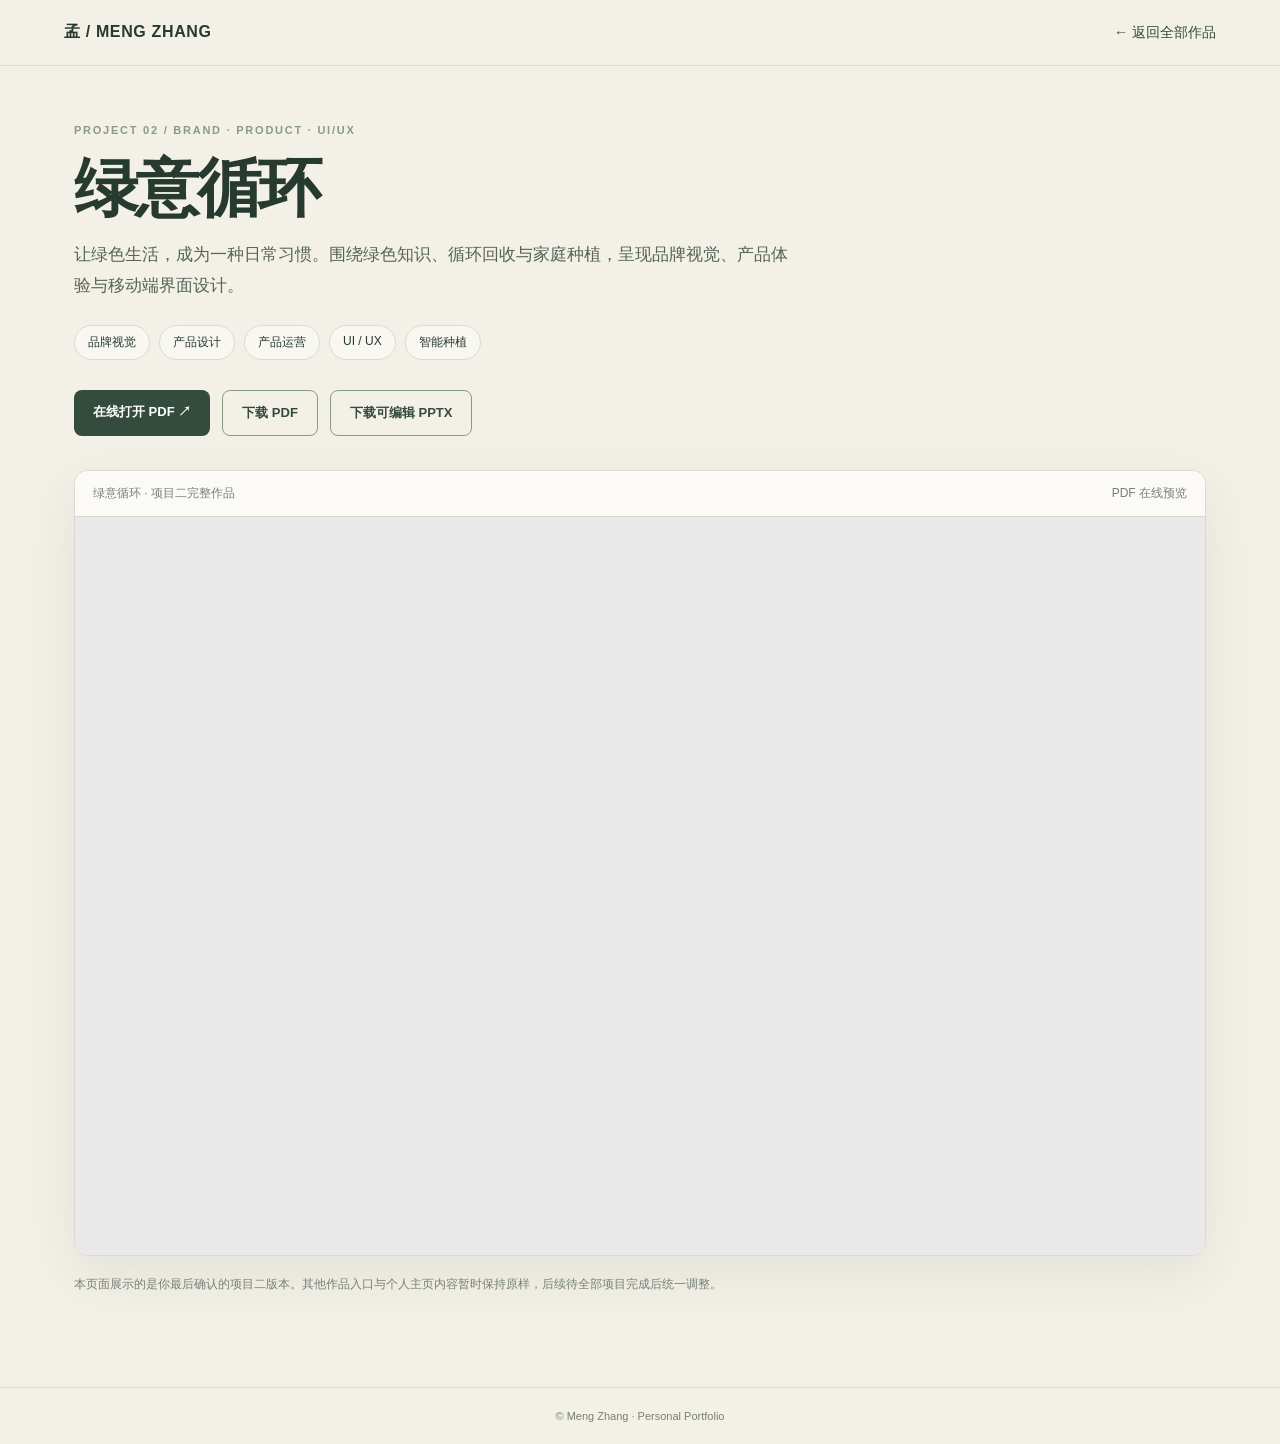
==== green-loop.html @ 69417d40 "1 push" ====
<!doctype html>
<html lang="zh-CN"><head><meta charset="utf-8"><meta name="viewport" content="width=device-width,initial-scale=1">
<title>绿意循环｜项目案例 · Meng Zhang</title><meta name="description" content="绿意循环：环保回收、价值兑换与家庭种植的产品概念设计案例。">
<style>
:root{--bg:#f3f0e7;--paper:#fbfaf6;--ink:#263a30;--forest:#344c3d;--sage:#899b83;--line:#d8dccf;--muted:#778176}
*{box-sizing:border-box}body{margin:0;background:var(--bg);color:var(--ink);font-family:-apple-system,BlinkMacSystemFont,"PingFang SC","Microsoft YaHei",sans-serif}
header{padding:22px clamp(20px,5vw,72px);display:flex;justify-content:space-between;align-items:center;border-bottom:1px solid var(--line)}
a{color:inherit;text-decoration:none}.brand{font-weight:700;letter-spacing:.04em}.back{color:var(--forest);font-size:14px}
main{max-width:1180px;margin:0 auto;padding:58px 24px 80px}.eyebrow{font-size:11px;letter-spacing:.16em;color:var(--sage);font-weight:700}
h1{font-size:clamp(36px,6vw,64px);line-height:1.08;margin:18px 0 12px;letter-spacing:-.04em}
.lead{font-size:17px;color:#566458;line-height:1.8;max-width:720px}.tags{display:flex;flex-wrap:wrap;gap:9px;margin:24px 0 30px}
.tags span{border:1px solid var(--line);padding:8px 13px;border-radius:30px;font-size:12px;background:rgba(255,255,255,.42)}
.actions{display:flex;gap:12px;flex-wrap:wrap;margin:24px 0 34px}.btn{padding:13px 19px;border-radius:8px;background:var(--forest);color:#fff;font-size:13px;font-weight:600}
.btn.secondary{background:transparent;color:var(--forest);border:1px solid var(--sage)}
.viewer{background:#fff;border:1px solid var(--line);border-radius:14px;overflow:hidden;box-shadow:0 18px 55px rgba(38,58,48,.08)}
.viewer-top{padding:14px 18px;background:var(--paper);border-bottom:1px solid var(--line);display:flex;justify-content:space-between;gap:12px;font-size:12px;color:var(--muted)}
iframe{display:block;width:100%;height:min(82vh,1000px);border:0;background:#e9e9e9}
.note{font-size:12px;color:var(--muted);line-height:1.7;margin-top:18px}footer{border-top:1px solid var(--line);padding:22px 24px;text-align:center;color:var(--muted);font-size:11px}
@media(max-width:600px){main{padding-top:38px}.viewer-top{font-size:11px}iframe{height:72vh}}
</style></head><body>
<header><a class="brand" href="index.html">孟 / MENG ZHANG</a><a class="back" href="index.html#works">← 返回全部作品</a></header>
<main><div class="eyebrow">PROJECT 02 / BRAND · PRODUCT · UI/UX</div><h1>绿意循环</h1>
<p class="lead">让绿色生活，成为一种日常习惯。围绕绿色知识、循环回收与家庭种植，呈现品牌视觉、产品体验与移动端界面设计。</p>
<div class="tags"><span>品牌视觉</span><span>产品设计</span><span>产品运营</span><span>UI / UX</span><span>智能种植</span></div>
<div class="actions"><a class="btn" href="assets/green-loop-project.pdf" target="_blank" rel="noopener">在线打开 PDF ↗</a>
<a class="btn secondary" href="assets/green-loop-project.pdf" download>下载 PDF</a>
<a class="btn secondary" href="assets/green-loop-project-editable.pptx" download>下载可编辑 PPTX</a></div>
<section class="viewer"><div class="viewer-top"><span>绿意循环 · 项目二完整作品</span><span>PDF 在线预览</span></div>
<iframe src="assets/green-loop-project.pdf#view=FitH" title="绿意循环项目 PDF 预览"></iframe></section>
<p class="note">本页面展示的是你最后确认的项目二版本。其他作品入口与个人主页内容暂时保持原样，后续待全部项目完成后统一调整。</p>
</main><footer>© Meng Zhang · Personal Portfolio</footer></body></html>
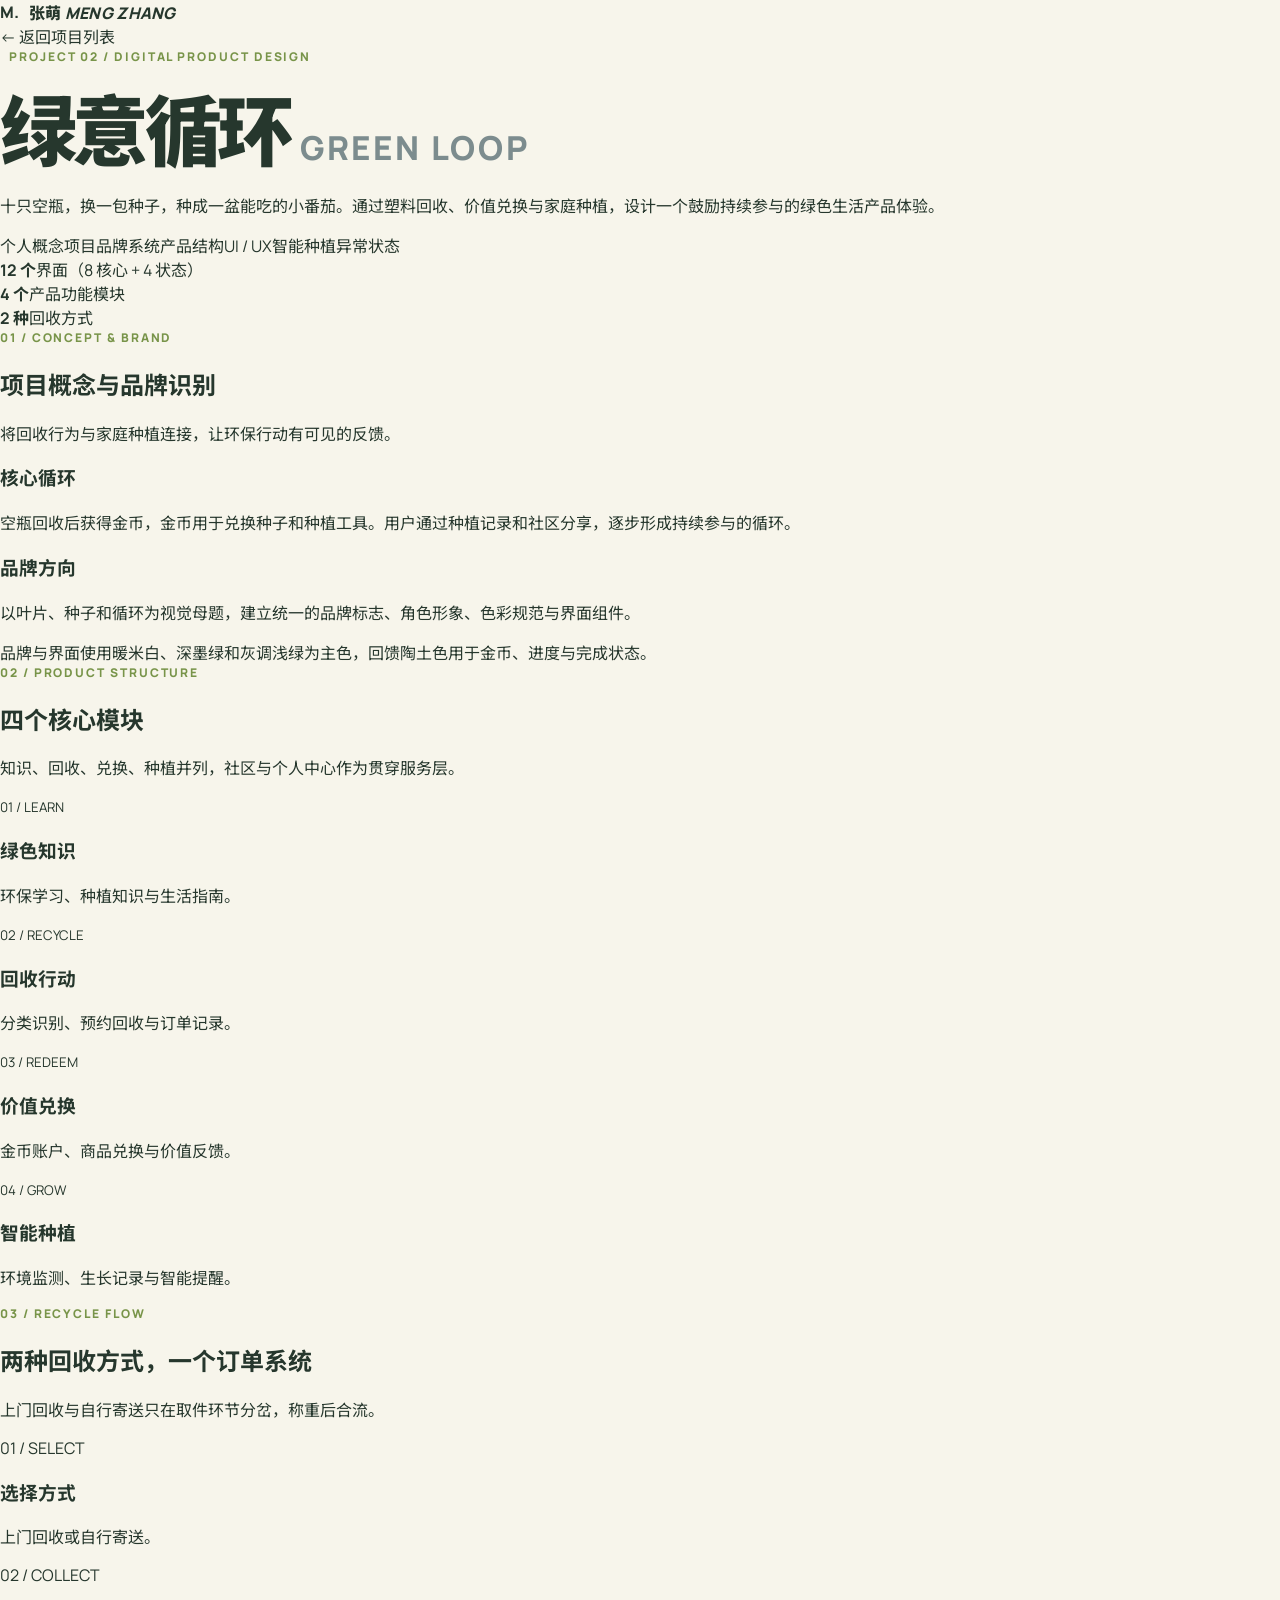
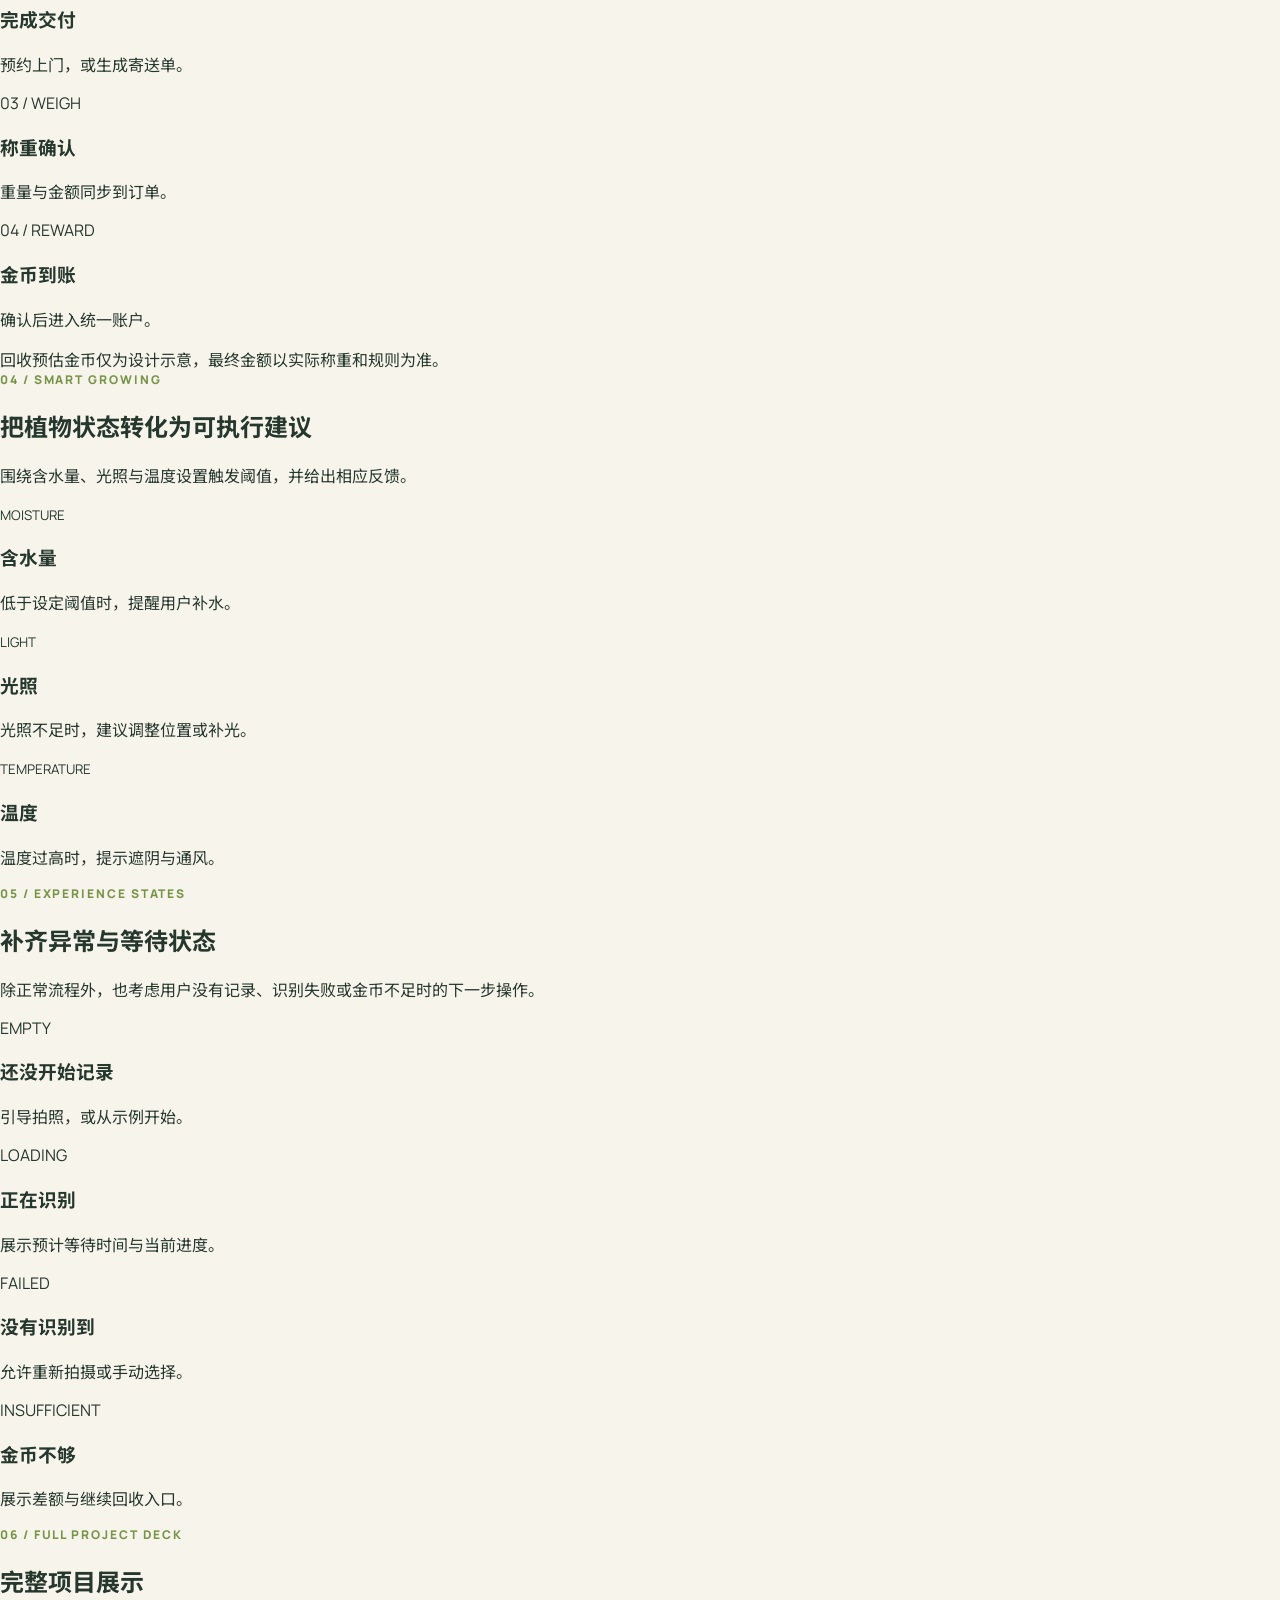
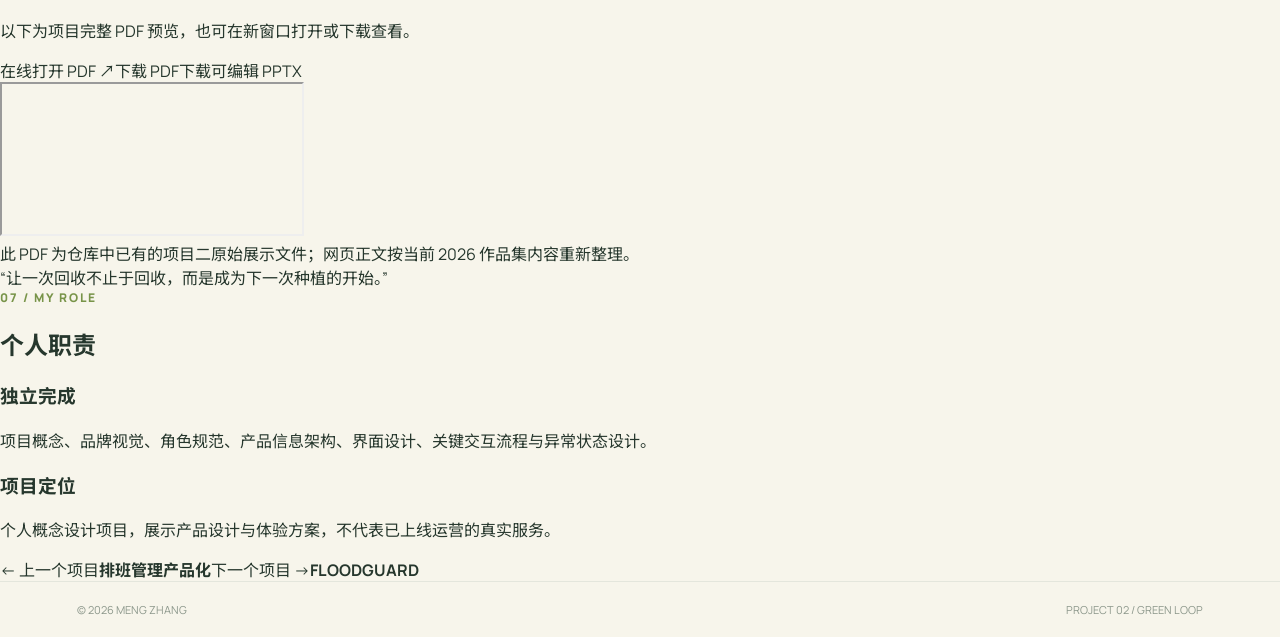
==== commit 480c5171: "Rebuild Green Loop case study page" ====
--- a/green-loop.html
+++ b/green-loop.html
@@ -1,31 +1,11 @@
-<!doctype html>
-<html lang="zh-CN"><head><meta charset="utf-8"><meta name="viewport" content="width=device-width,initial-scale=1">
-<title>绿意循环｜项目案例 · Meng Zhang</title><meta name="description" content="绿意循环：环保回收、价值兑换与家庭种植的产品概念设计案例。">
-<style>
-:root{--bg:#f3f0e7;--paper:#fbfaf6;--ink:#263a30;--forest:#344c3d;--sage:#899b83;--line:#d8dccf;--muted:#778176}
-*{box-sizing:border-box}body{margin:0;background:var(--bg);color:var(--ink);font-family:-apple-system,BlinkMacSystemFont,"PingFang SC","Microsoft YaHei",sans-serif}
-header{padding:22px clamp(20px,5vw,72px);display:flex;justify-content:space-between;align-items:center;border-bottom:1px solid var(--line)}
-a{color:inherit;text-decoration:none}.brand{font-weight:700;letter-spacing:.04em}.back{color:var(--forest);font-size:14px}
-main{max-width:1180px;margin:0 auto;padding:58px 24px 80px}.eyebrow{font-size:11px;letter-spacing:.16em;color:var(--sage);font-weight:700}
-h1{font-size:clamp(36px,6vw,64px);line-height:1.08;margin:18px 0 12px;letter-spacing:-.04em}
-.lead{font-size:17px;color:#566458;line-height:1.8;max-width:720px}.tags{display:flex;flex-wrap:wrap;gap:9px;margin:24px 0 30px}
-.tags span{border:1px solid var(--line);padding:8px 13px;border-radius:30px;font-size:12px;background:rgba(255,255,255,.42)}
-.actions{display:flex;gap:12px;flex-wrap:wrap;margin:24px 0 34px}.btn{padding:13px 19px;border-radius:8px;background:var(--forest);color:#fff;font-size:13px;font-weight:600}
-.btn.secondary{background:transparent;color:var(--forest);border:1px solid var(--sage)}
-.viewer{background:#fff;border:1px solid var(--line);border-radius:14px;overflow:hidden;box-shadow:0 18px 55px rgba(38,58,48,.08)}
-.viewer-top{padding:14px 18px;background:var(--paper);border-bottom:1px solid var(--line);display:flex;justify-content:space-between;gap:12px;font-size:12px;color:var(--muted)}
-iframe{display:block;width:100%;height:min(82vh,1000px);border:0;background:#e9e9e9}
-.note{font-size:12px;color:var(--muted);line-height:1.7;margin-top:18px}footer{border-top:1px solid var(--line);padding:22px 24px;text-align:center;color:var(--muted);font-size:11px}
-@media(max-width:600px){main{padding-top:38px}.viewer-top{font-size:11px}iframe{height:72vh}}
-</style></head><body>
-<header><a class="brand" href="index.html">孟 / MENG ZHANG</a><a class="back" href="index.html#works">← 返回全部作品</a></header>
-<main><div class="eyebrow">PROJECT 02 / BRAND · PRODUCT · UI/UX</div><h1>绿意循环</h1>
-<p class="lead">让绿色生活，成为一种日常习惯。围绕绿色知识、循环回收与家庭种植，呈现品牌视觉、产品体验与移动端界面设计。</p>
-<div class="tags"><span>品牌视觉</span><span>产品设计</span><span>产品运营</span><span>UI / UX</span><span>智能种植</span></div>
-<div class="actions"><a class="btn" href="assets/green-loop-project.pdf" target="_blank" rel="noopener">在线打开 PDF ↗</a>
-<a class="btn secondary" href="assets/green-loop-project.pdf" download>下载 PDF</a>
-<a class="btn secondary" href="assets/green-loop-project-editable.pptx" download>下载可编辑 PPTX</a></div>
-<section class="viewer"><div class="viewer-top"><span>绿意循环 · 项目二完整作品</span><span>PDF 在线预览</span></div>
-<iframe src="assets/green-loop-project.pdf#view=FitH" title="绿意循环项目 PDF 预览"></iframe></section>
-<p class="note">本页面展示的是你最后确认的项目二版本。其他作品入口与个人主页内容暂时保持原样，后续待全部项目完成后统一调整。</p>
-</main><footer>© Meng Zhang · Personal Portfolio</footer></body></html>+<!doctype html><html lang="zh-CN"><head><meta charset="utf-8"><meta name="viewport" content="width=device-width,initial-scale=1"><title>绿意循环 Green Loop｜张萌作品集</title><meta name="description" content="绿意循环：连接塑料回收、价值兑换与家庭种植的数字产品概念设计。"><link rel="stylesheet" href="styles.css"></head><body>
+<header class="case-header"><a class="brand" href="index.html"><span class="brand-mark">M.</span><span>张萌 <i>MENG ZHANG</i></span></a><a class="back" href="index.html#work">← 返回项目列表</a></header>
+<main class="case-main"><section class="case-hero"><div class="eyebrow"><span></span> PROJECT 02 / DIGITAL PRODUCT DESIGN</div><h1>绿意循环 <span style="font-size:.43em;letter-spacing:.08em;color:#7c8c8e">GREEN LOOP</span></h1><p class="case-lead">十只空瓶，换一包种子，种成一盆能吃的小番茄。通过塑料回收、价值兑换与家庭种植，设计一个鼓励持续参与的绿色生活产品体验。</p><div class="case-tags"><span>个人概念项目</span><span>品牌系统</span><span>产品结构</span><span>UI / UX</span><span>智能种植</span><span>异常状态</span></div><div class="case-facts"><div class="case-fact"><strong>12 个</strong><span>界面（8 核心 + 4 状态）</span></div><div class="case-fact"><strong>4 个</strong><span>产品功能模块</span></div><div class="case-fact"><strong>2 种</strong><span>回收方式</span></div></div></section>
+<section class="case-section"><div class="case-section-head"><div><div class="eyebrow">01 / CONCEPT & BRAND</div><h2>项目概念与品牌识别</h2></div><p>将回收行为与家庭种植连接，让环保行动有可见的反馈。</p></div><div class="case-text-grid"><article class="case-text-card"><h3>核心循环</h3><p>空瓶回收后获得金币，金币用于兑换种子和种植工具。用户通过种植记录和社区分享，逐步形成持续参与的循环。</p></article><article class="case-text-card"><h3>品牌方向</h3><p>以叶片、种子和循环为视觉母题，建立统一的品牌标志、角色形象、色彩规范与界面组件。</p></article></div><div class="case-note">品牌与界面使用暖米白、深墨绿和灰调浅绿为主色，回馈陶土色用于金币、进度与完成状态。</div></section>
+<section class="case-section"><div class="case-section-head"><div><div class="eyebrow">02 / PRODUCT STRUCTURE</div><h2>四个核心模块</h2></div><p>知识、回收、兑换、种植并列，社区与个人中心作为贯穿服务层。</p></div><div class="structure-grid"><article class="structure-card"><small>01 / LEARN</small><h3>绿色知识</h3><p>环保学习、种植知识与生活指南。</p></article><article class="structure-card"><small>02 / RECYCLE</small><h3>回收行动</h3><p>分类识别、预约回收与订单记录。</p></article><article class="structure-card"><small>03 / REDEEM</small><h3>价值兑换</h3><p>金币账户、商品兑换与价值反馈。</p></article><article class="structure-card"><small>04 / GROW</small><h3>智能种植</h3><p>环境监测、生长记录与智能提醒。</p></article></div></section>
+<section class="case-section"><div class="case-section-head"><div><div class="eyebrow">03 / RECYCLE FLOW</div><h2>两种回收方式，一个订单系统</h2></div><p>上门回收与自行寄送只在取件环节分岔，称重后合流。</p></div><div class="process-row"><article class="process-step"><span>01 / SELECT</span><h3>选择方式</h3><p>上门回收或自行寄送。</p></article><article class="process-step"><span>02 / COLLECT</span><h3>完成交付</h3><p>预约上门，或生成寄送单。</p></article><article class="process-step"><span>03 / WEIGH</span><h3>称重确认</h3><p>重量与金额同步到订单。</p></article><article class="process-step"><span>04 / REWARD</span><h3>金币到账</h3><p>确认后进入统一账户。</p></article></div><div class="case-note">回收预估金币仅为设计示意，最终金额以实际称重和规则为准。</div></section>
+<section class="case-section"><div class="case-section-head"><div><div class="eyebrow">04 / SMART GROWING</div><h2>把植物状态转化为可执行建议</h2></div><p>围绕含水量、光照与温度设置触发阈值，并给出相应反馈。</p></div><div class="structure-grid"><article class="structure-card"><small>MOISTURE</small><h3>含水量</h3><p>低于设定阈值时，提醒用户补水。</p></article><article class="structure-card"><small>LIGHT</small><h3>光照</h3><p>光照不足时，建议调整位置或补光。</p></article><article class="structure-card"><small>TEMPERATURE</small><h3>温度</h3><p>温度过高时，提示遮阴与通风。</p></article></div></section>
+<section class="case-section"><div class="case-section-head"><div><div class="eyebrow">05 / EXPERIENCE STATES</div><h2>补齐异常与等待状态</h2></div><p>除正常流程外，也考虑用户没有记录、识别失败或金币不足时的下一步操作。</p></div><div class="process-row"><article class="process-step"><span>EMPTY</span><h3>还没开始记录</h3><p>引导拍照，或从示例开始。</p></article><article class="process-step"><span>LOADING</span><h3>正在识别</h3><p>展示预计等待时间与当前进度。</p></article><article class="process-step"><span>FAILED</span><h3>没有识别到</h3><p>允许重新拍摄或手动选择。</p></article><article class="process-step"><span>INSUFFICIENT</span><h3>金币不够</h3><p>展示差额与继续回收入口。</p></article></div></section>
+<section class="case-section"><div class="case-section-head"><div><div class="eyebrow">06 / FULL PROJECT DECK</div><h2>完整项目展示</h2></div><p>以下为项目完整 PDF 预览，也可在新窗口打开或下载查看。</p></div><div class="pdf-actions"><a href="assets/green-loop-project.pdf" target="_blank" rel="noopener">在线打开 PDF ↗</a><a href="assets/green-loop-project.pdf" download>下载 PDF</a><a href="assets/green-loop-project-editable.pptx" download>下载可编辑 PPTX</a></div><iframe class="pdf-frame" src="assets/green-loop-project.pdf#view=FitH" title="绿意循环项目 PDF 预览"></iframe><div class="case-note">此 PDF 为仓库中已有的项目二原始展示文件；网页正文按当前 2026 作品集内容重新整理。</div></section>
+<div class="case-quote">“让一次回收不止于回收，而是成为下一次种植的开始。”</div><section class="case-section"><div class="case-section-head"><div><div class="eyebrow">07 / MY ROLE</div><h2>个人职责</h2></div></div><div class="case-text-grid"><article class="case-text-card"><h3>独立完成</h3><p>项目概念、品牌视觉、角色规范、产品信息架构、界面设计、关键交互流程与异常状态设计。</p></article><article class="case-text-card"><h3>项目定位</h3><p>个人概念设计项目，展示产品设计与体验方案，不代表已上线运营的真实服务。</p></article></div></section>
+<nav class="case-nav"><a href="project-01.html">← 上一个项目<strong>排班管理产品化</strong></a><a href="floodguard.html">下一个项目 →<strong>FLOODGUARD</strong></a></nav></main><footer class="case-footer"><span>© 2026 MENG ZHANG</span><span>PROJECT 02 / GREEN LOOP</span></footer><script src="script.js"></script></body></html>
--- a/styles.css
+++ b/styles.css
@@ -0,0 +1,4 @@
+@import url('https://fonts.googleapis.com/css2?family=Manrope:wght@400;500;600;700;800&family=Noto+Sans+SC:wght@400;500;700;900&display=swap');
+:root{--ink:#26372d;--deep:#1e3528;--green:#6e963d;--lime:#b8df7c;--cream:#f7f5eb;--soft:#e9eddf;--line:#d9dfd1;--muted:#68776c}*{box-sizing:border-box}html{scroll-behavior:smooth}body{margin:0;background:var(--cream);color:var(--ink);font-family:Manrope,'Noto Sans SC',sans-serif}a{color:inherit;text-decoration:none}.topbar{position:sticky;top:0;z-index:10;display:flex;align-items:center;justify-content:space-between;padding:17px 6vw;background:rgba(247,245,235,.88);backdrop-filter:blur(12px);border-bottom:1px solid rgba(40,60,40,.08)}.brand{display:flex;align-items:center;gap:9px;font-weight:800;letter-spacing:.02em}.leaf{display:grid;place-items:center;width:34px;height:34px;border-radius:50%;background:#d6e7be;color:#3e6c36;font-size:17px}.topbar nav{display:flex;gap:30px;font-size:14px;color:#526156}.topbar nav a:hover{color:#4e812c}.menu{display:none;border:0;background:none;font-size:22px;color:var(--ink)}.hero{min-height:650px;display:grid;grid-template-columns:1fr 1fr;align-items:center;padding:55px 7vw 25px;position:relative;overflow:hidden;background:radial-gradient(ellipse at 80% 60%,#d9e6c5 0,transparent 48%),linear-gradient(110deg,#f8f5e9,#f1f4e9)}.hero:after{content:"";position:absolute;right:-8%;bottom:-190px;width:650px;height:400px;border-radius:50%;background:#cbd9ad;opacity:.32}.hero-text{z-index:2;max-width:600px}.eyebrow{font-size:12px;font-weight:800;letter-spacing:.16em;color:#789449;display:flex;align-items:center;gap:9px}.dot{width:10px;height:10px;border-radius:50%;background:#9bc86b;display:inline-block}h1{font-size:clamp(48px,6vw,84px);line-height:1.08;letter-spacing:-.06em;margin:25px 0 20px;font-weight:900}h1 span,h2 span{color:#79a34b}.subtitle{font-size:19px;color:#627065;margin:0 0 25px}.chips{display:flex;flex-wrap:wrap;gap:8px;margin:0 0 30px}.chips span,.about-tags span{background:#e6ebdc;color:#506348;border-radius:99px;padding:9px 13px;font-size:12px;font-weight:700}.primary{display:inline-flex;gap:24px;align-items:center;background:var(--deep);color:white;padding:15px 21px;border-radius:99px;font-size:14px;font-weight:700;transition:.2s}.primary:hover{transform:translateY(-3px);background:#355a3d}.small-note{margin-top:22px;color:#95a08d;font-size:12px;letter-spacing:.06em}.avatar-stage{height:560px;position:relative;display:flex;align-items:end;justify-content:center;z-index:2}.blob{position:absolute;bottom:0;width:440px;height:440px;background:#c6d8a8;border-radius:52% 48% 42% 58%/50% 42% 58% 50%;filter:drop-shadow(0 15px 0 #e0e8d0)}.avatar{position:relative;z-index:2;max-height:100%;max-width:95%;object-fit:contain;object-position:bottom;filter:drop-shadow(0 12px 18px rgba(30,45,25,.15))}.bubble{position:absolute;z-index:3;background:#fffaf0;border:1px solid #e1e7d8;border-radius:20px;padding:13px 18px;font-size:12px;font-weight:700;box-shadow:0 10px 24px rgba(45,64,39,.08)}.bubble1{top:35px;right:3%;transform:rotate(4deg)}.bubble2{left:1%;bottom:80px;transform:rotate(-4deg)}.works,.skills{padding:70px 6vw}.section-heading{display:flex;align-items:end;justify-content:space-between;margin-bottom:25px}.section-heading h2{font-size:35px;letter-spacing:-.04em;margin:10px 0 0}.section-heading h2 small{font-size:14px;color:#9aa295;font-weight:500;letter-spacing:0;margin-left:8px}.hint{color:#7c887b;font-size:12px}.project-grid{display:grid;grid-template-columns:repeat(4,1fr);gap:16px}.project{background:white;border:1px solid #e7e9e0;border-radius:22px;overflow:hidden;transition:.25s;cursor:pointer;box-shadow:0 8px 18px rgba(42,53,39,.04)}.project:hover{transform:translateY(-6px);box-shadow:0 18px 35px rgba(42,53,39,.12)}.cover{height:210px;position:relative;overflow:hidden;background:#dfe9d3}.cover img{width:100%;height:100%;object-fit:cover;transition:.3s}.project:hover .cover img{transform:scale(1.04)}.cover-tag{position:absolute;left:13px;top:13px;border-radius:99px;background:rgba(255,255,255,.78);backdrop-filter:blur(5px);padding:7px 10px;font-size:10px;letter-spacing:.09em;font-weight:800;color:#465846}.project-info{position:relative;padding:18px 18px 22px}.project-no{font-size:11px;color:#8b9a87;font-weight:700;letter-spacing:.1em}.project-info h3{font-size:17px;margin:9px 0 7px;line-height:1.4}.project-info p{font-size:12px;color:#7b867d;line-height:1.7;margin:0;padding-right:22px}.arrow{position:absolute;right:16px;bottom:16px;width:30px;height:30px;display:grid;place-items:center;background:#eef2e7;border-radius:50%;font-size:16px}.gallery-foot{font-size:11px;color:#8a9489;margin:18px 0 0}.about{padding:60px 6vw;display:grid;grid-template-columns:1.3fr .7fr;gap:25px;background:#e8eddf}.about-card{background:#f7f5eb;border-radius:28px;padding:40px}.about-card h2{font-size:36px;line-height:1.3;letter-spacing:-.04em;margin:20px 0}.about-card p{color:#6c796d;line-height:1.9;max-width:680px;font-size:15px}.about-tags{display:flex;flex-wrap:wrap;gap:8px;margin-top:25px}.about-side{display:flex;flex-direction:column;gap:12px}.note{background:#d7e3c6;border-radius:20px;padding:20px 22px;flex:1}.note strong{color:#6d943d;font-size:11px;letter-spacing:.12em}.note h3{font-size:16px;margin:8px 0 5px}.note p{font-size:12px;color:#687762;margin:0}.skill-list{display:grid;grid-template-columns:repeat(2,1fr);gap:12px}.skill-list div{background:white;border:1px solid var(--line);border-radius:18px;padding:23px;display:flex;flex-direction:column;gap:9px}.skill-list b{font-size:15px}.skill-list span{font-size:12px;color:#788479}.contact{margin:0 6vw 70px;background:var(--deep);border-radius:28px;color:white;padding:50px;display:flex;justify-content:space-between;align-items:end}.contact h2{font-size:42px;line-height:1.25;margin:18px 0}.contact p{color:#b4c3b5;font-size:14px}.contact-links{display:flex;flex-direction:column;gap:12px;min-width:190px}.contact-link{border:1px solid #536857;border-radius:99px;padding:13px 17px;display:flex;justify-content:space-between;gap:24px;font-size:13px}.contact-link:hover{background:#354d39}footer{display:flex;justify-content:space-between;padding:20px 6vw;color:#8d988c;font-size:11px;border-top:1px solid #e4e6dc}.modal{position:fixed;inset:0;background:rgba(17,27,19,.55);display:none;align-items:center;justify-content:center;padding:20px;z-index:20}.modal.open{display:flex}.modal-box{max-width:520px;width:100%;background:#f8f5eb;border-radius:25px;padding:36px;position:relative;box-shadow:0 30px 70px rgba(0,0,0,.2)}.close{position:absolute;right:18px;top:14px;border:0;background:#e6ecdd;border-radius:50%;width:36px;height:36px;font-size:23px;cursor:pointer}.modal-eyebrow{color:#7ca248;font-weight:800;font-size:11px;letter-spacing:.15em}.modal-box h2{font-size:28px;margin:12px 0}.modal-box p{color:#68766a;line-height:1.8}.modal-note{font-size:12px;padding-top:12px;border-top:1px solid #dce2d6}
+@media(max-width:950px){.project-grid{grid-template-columns:repeat(2,1fr)}.hero{grid-template-columns:1fr 1fr;min-height:560px;padding:45px 5vw}.avatar-stage{height:460px}.blob{width:340px;height:340px}.about{grid-template-columns:1fr}.about-side{display:grid;grid-template-columns:repeat(3,1fr)}}
+@media(max-width:650px){.topbar{padding:14px 5vw}.topbar nav{display:none}.topbar nav.mobile-open{display:flex;position:absolute;top:62px;left:0;right:0;background:#f7f5eb;flex-direction:column;gap:0;padding:12px 5vw;border-bottom:1px solid #d9dfd1}.topbar nav.mobile-open a{padding:13px 0}.menu{display:block}.hero{grid-template-columns:1fr;padding:45px 6vw 0;min-height:auto}.hero-text h1{font-size:52px}.avatar-stage{height:370px;margin-top:10px}.blob{width:280px;height:280px}.avatar{max-height:365px}.bubble1{top:10px;right:0}.bubble2{bottom:40px;left:0}.works,.skills{padding:48px 5vw}.section-heading{align-items:start;gap:10px;flex-direction:column}.section-heading h2{font-size:29px}.project-grid{grid-template-columns:1fr;gap:14px}.cover{height:230px}.about{padding:42px 5vw}.about-card{padding:27px}.about-card h2{font-size:29px}.about-side{grid-template-columns:1fr}.skill-list{grid-template-columns:1fr}.contact{margin:0 5vw 45px;padding:30px;display:block}.contact h2{font-size:34px}.contact-links{margin-top:24px}footer{padding:18px 5vw;gap:15px;flex-direction:column}}
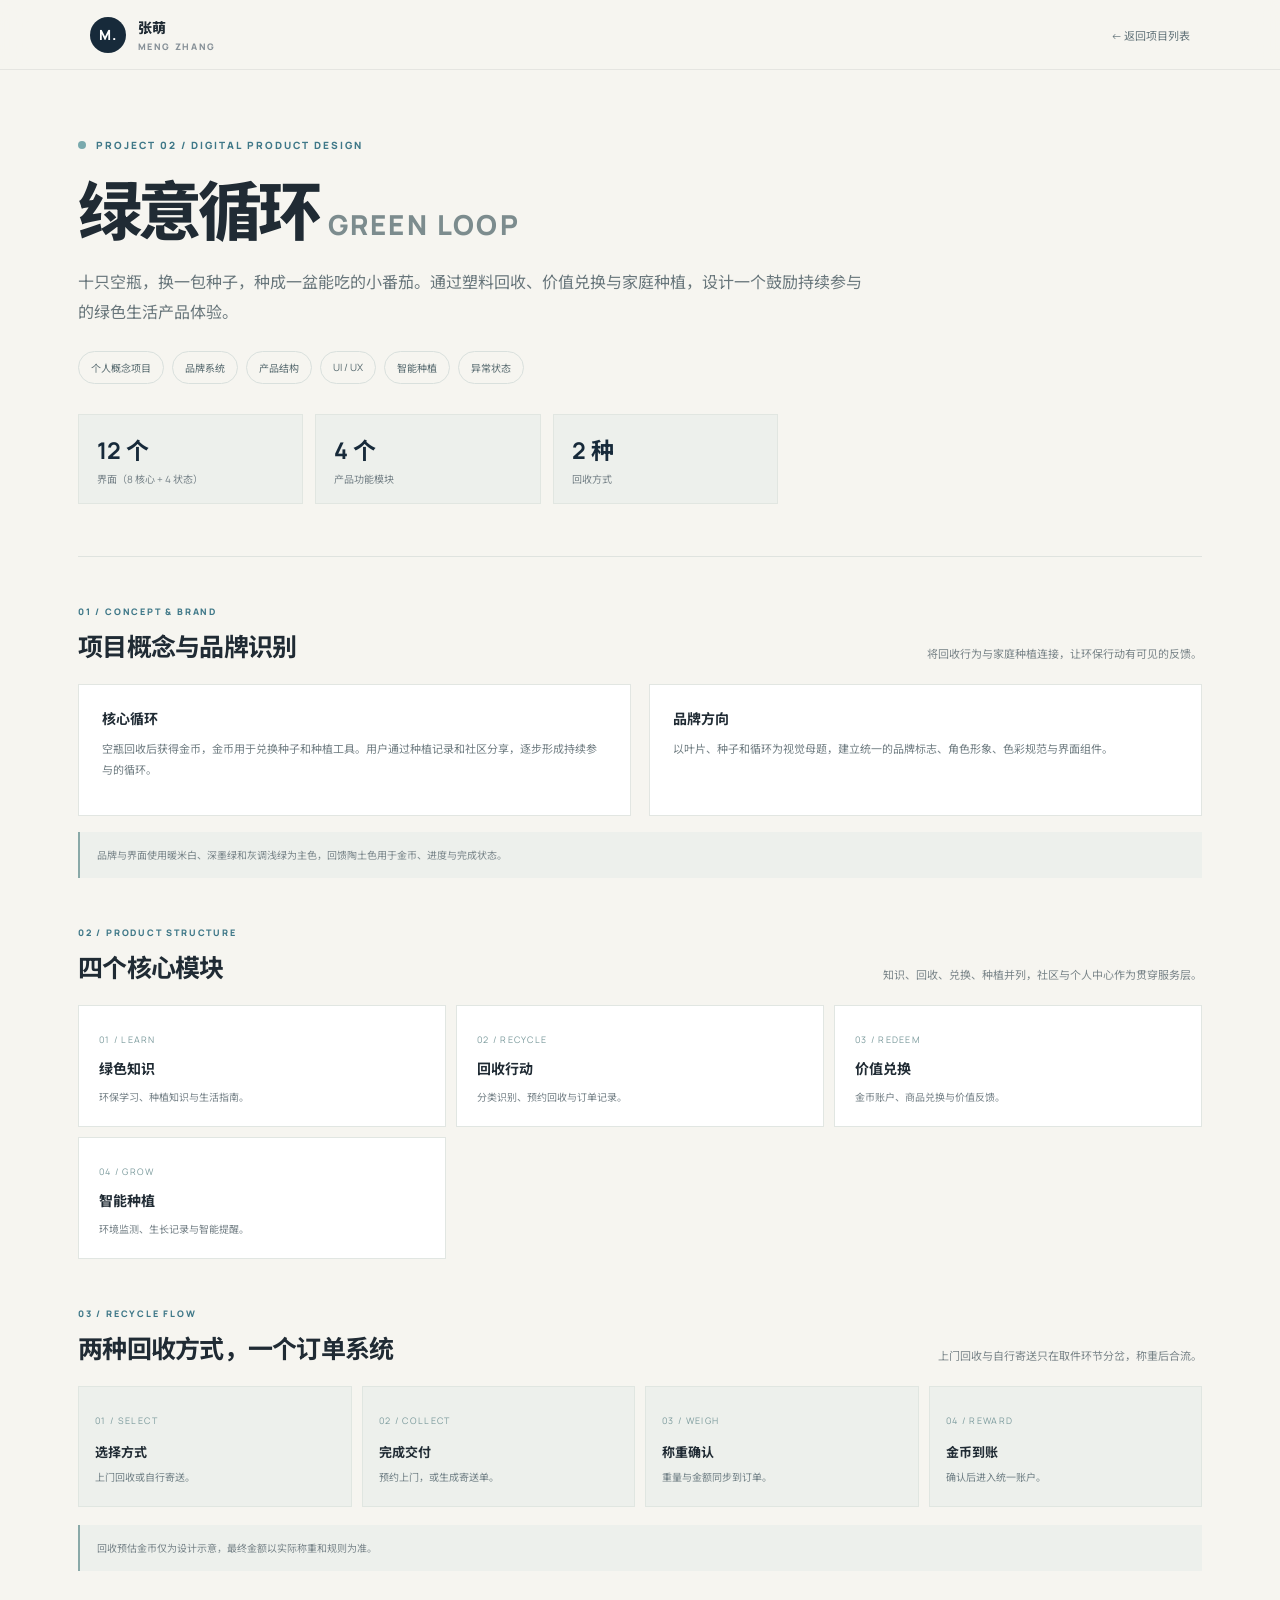
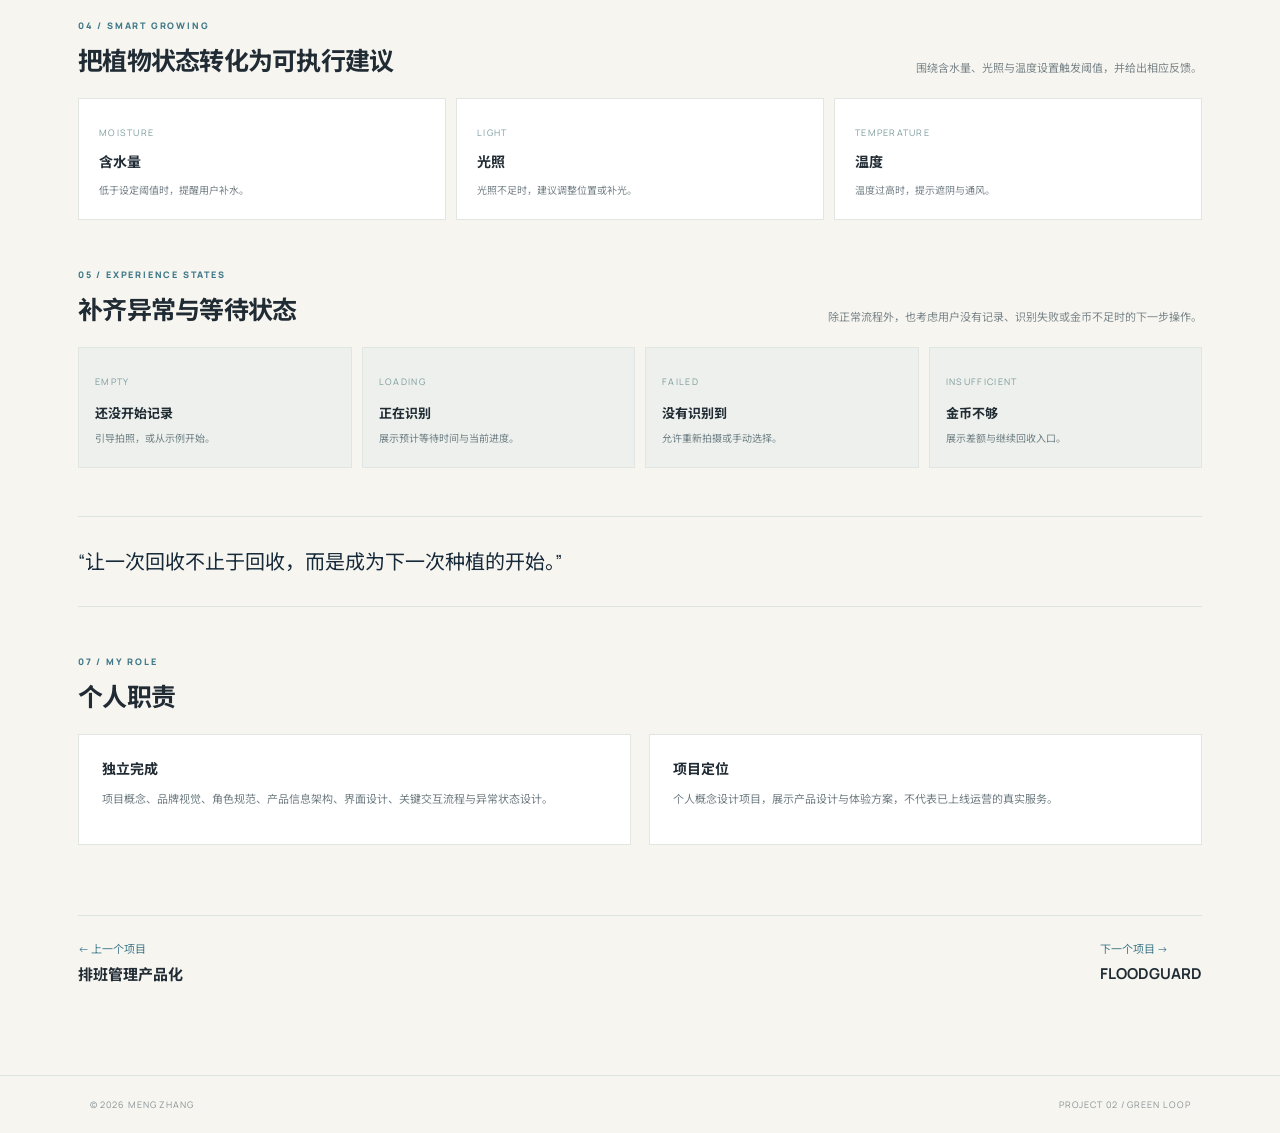
==== commit 63757838: "Remove all PDF and PPTX preview and download options" ====
--- a/green-loop.html
+++ b/green-loop.html
@@ -6,6 +6,6 @@
 <section class="case-section"><div class="case-section-head"><div><div class="eyebrow">03 / RECYCLE FLOW</div><h2>两种回收方式，一个订单系统</h2></div><p>上门回收与自行寄送只在取件环节分岔，称重后合流。</p></div><div class="process-row"><article class="process-step"><span>01 / SELECT</span><h3>选择方式</h3><p>上门回收或自行寄送。</p></article><article class="process-step"><span>02 / COLLECT</span><h3>完成交付</h3><p>预约上门，或生成寄送单。</p></article><article class="process-step"><span>03 / WEIGH</span><h3>称重确认</h3><p>重量与金额同步到订单。</p></article><article class="process-step"><span>04 / REWARD</span><h3>金币到账</h3><p>确认后进入统一账户。</p></article></div><div class="case-note">回收预估金币仅为设计示意，最终金额以实际称重和规则为准。</div></section>
 <section class="case-section"><div class="case-section-head"><div><div class="eyebrow">04 / SMART GROWING</div><h2>把植物状态转化为可执行建议</h2></div><p>围绕含水量、光照与温度设置触发阈值，并给出相应反馈。</p></div><div class="structure-grid"><article class="structure-card"><small>MOISTURE</small><h3>含水量</h3><p>低于设定阈值时，提醒用户补水。</p></article><article class="structure-card"><small>LIGHT</small><h3>光照</h3><p>光照不足时，建议调整位置或补光。</p></article><article class="structure-card"><small>TEMPERATURE</small><h3>温度</h3><p>温度过高时，提示遮阴与通风。</p></article></div></section>
 <section class="case-section"><div class="case-section-head"><div><div class="eyebrow">05 / EXPERIENCE STATES</div><h2>补齐异常与等待状态</h2></div><p>除正常流程外，也考虑用户没有记录、识别失败或金币不足时的下一步操作。</p></div><div class="process-row"><article class="process-step"><span>EMPTY</span><h3>还没开始记录</h3><p>引导拍照，或从示例开始。</p></article><article class="process-step"><span>LOADING</span><h3>正在识别</h3><p>展示预计等待时间与当前进度。</p></article><article class="process-step"><span>FAILED</span><h3>没有识别到</h3><p>允许重新拍摄或手动选择。</p></article><article class="process-step"><span>INSUFFICIENT</span><h3>金币不够</h3><p>展示差额与继续回收入口。</p></article></div></section>
-<section class="case-section"><div class="case-section-head"><div><div class="eyebrow">06 / FULL PROJECT DECK</div><h2>完整项目展示</h2></div><p>以下为项目完整 PDF 预览，也可在新窗口打开或下载查看。</p></div><div class="pdf-actions"><a href="assets/green-loop-project.pdf" target="_blank" rel="noopener">在线打开 PDF ↗</a><a href="assets/green-loop-project.pdf" download>下载 PDF</a><a href="assets/green-loop-project-editable.pptx" download>下载可编辑 PPTX</a></div><iframe class="pdf-frame" src="assets/green-loop-project.pdf#view=FitH" title="绿意循环项目 PDF 预览"></iframe><div class="case-note">此 PDF 为仓库中已有的项目二原始展示文件；网页正文按当前 2026 作品集内容重新整理。</div></section>
+
 <div class="case-quote">“让一次回收不止于回收，而是成为下一次种植的开始。”</div><section class="case-section"><div class="case-section-head"><div><div class="eyebrow">07 / MY ROLE</div><h2>个人职责</h2></div></div><div class="case-text-grid"><article class="case-text-card"><h3>独立完成</h3><p>项目概念、品牌视觉、角色规范、产品信息架构、界面设计、关键交互流程与异常状态设计。</p></article><article class="case-text-card"><h3>项目定位</h3><p>个人概念设计项目，展示产品设计与体验方案，不代表已上线运营的真实服务。</p></article></div></section>
 <nav class="case-nav"><a href="project-01.html">← 上一个项目<strong>排班管理产品化</strong></a><a href="floodguard.html">下一个项目 →<strong>FLOODGUARD</strong></a></nav></main><footer class="case-footer"><span>© 2026 MENG ZHANG</span><span>PROJECT 02 / GREEN LOOP</span></footer><script src="script.js"></script></body></html>
--- a/styles.css
+++ b/styles.css
@@ -1,4 +1,10 @@
-@import url('https://fonts.googleapis.com/css2?family=Manrope:wght@400;500;600;700;800&family=Noto+Sans+SC:wght@400;500;700;900&display=swap');
-:root{--ink:#26372d;--deep:#1e3528;--green:#6e963d;--lime:#b8df7c;--cream:#f7f5eb;--soft:#e9eddf;--line:#d9dfd1;--muted:#68776c}*{box-sizing:border-box}html{scroll-behavior:smooth}body{margin:0;background:var(--cream);color:var(--ink);font-family:Manrope,'Noto Sans SC',sans-serif}a{color:inherit;text-decoration:none}.topbar{position:sticky;top:0;z-index:10;display:flex;align-items:center;justify-content:space-between;padding:17px 6vw;background:rgba(247,245,235,.88);backdrop-filter:blur(12px);border-bottom:1px solid rgba(40,60,40,.08)}.brand{display:flex;align-items:center;gap:9px;font-weight:800;letter-spacing:.02em}.leaf{display:grid;place-items:center;width:34px;height:34px;border-radius:50%;background:#d6e7be;color:#3e6c36;font-size:17px}.topbar nav{display:flex;gap:30px;font-size:14px;color:#526156}.topbar nav a:hover{color:#4e812c}.menu{display:none;border:0;background:none;font-size:22px;color:var(--ink)}.hero{min-height:650px;display:grid;grid-template-columns:1fr 1fr;align-items:center;padding:55px 7vw 25px;position:relative;overflow:hidden;background:radial-gradient(ellipse at 80% 60%,#d9e6c5 0,transparent 48%),linear-gradient(110deg,#f8f5e9,#f1f4e9)}.hero:after{content:"";position:absolute;right:-8%;bottom:-190px;width:650px;height:400px;border-radius:50%;background:#cbd9ad;opacity:.32}.hero-text{z-index:2;max-width:600px}.eyebrow{font-size:12px;font-weight:800;letter-spacing:.16em;color:#789449;display:flex;align-items:center;gap:9px}.dot{width:10px;height:10px;border-radius:50%;background:#9bc86b;display:inline-block}h1{font-size:clamp(48px,6vw,84px);line-height:1.08;letter-spacing:-.06em;margin:25px 0 20px;font-weight:900}h1 span,h2 span{color:#79a34b}.subtitle{font-size:19px;color:#627065;margin:0 0 25px}.chips{display:flex;flex-wrap:wrap;gap:8px;margin:0 0 30px}.chips span,.about-tags span{background:#e6ebdc;color:#506348;border-radius:99px;padding:9px 13px;font-size:12px;font-weight:700}.primary{display:inline-flex;gap:24px;align-items:center;background:var(--deep);color:white;padding:15px 21px;border-radius:99px;font-size:14px;font-weight:700;transition:.2s}.primary:hover{transform:translateY(-3px);background:#355a3d}.small-note{margin-top:22px;color:#95a08d;font-size:12px;letter-spacing:.06em}.avatar-stage{height:560px;position:relative;display:flex;align-items:end;justify-content:center;z-index:2}.blob{position:absolute;bottom:0;width:440px;height:440px;background:#c6d8a8;border-radius:52% 48% 42% 58%/50% 42% 58% 50%;filter:drop-shadow(0 15px 0 #e0e8d0)}.avatar{position:relative;z-index:2;max-height:100%;max-width:95%;object-fit:contain;object-position:bottom;filter:drop-shadow(0 12px 18px rgba(30,45,25,.15))}.bubble{position:absolute;z-index:3;background:#fffaf0;border:1px solid #e1e7d8;border-radius:20px;padding:13px 18px;font-size:12px;font-weight:700;box-shadow:0 10px 24px rgba(45,64,39,.08)}.bubble1{top:35px;right:3%;transform:rotate(4deg)}.bubble2{left:1%;bottom:80px;transform:rotate(-4deg)}.works,.skills{padding:70px 6vw}.section-heading{display:flex;align-items:end;justify-content:space-between;margin-bottom:25px}.section-heading h2{font-size:35px;letter-spacing:-.04em;margin:10px 0 0}.section-heading h2 small{font-size:14px;color:#9aa295;font-weight:500;letter-spacing:0;margin-left:8px}.hint{color:#7c887b;font-size:12px}.project-grid{display:grid;grid-template-columns:repeat(4,1fr);gap:16px}.project{background:white;border:1px solid #e7e9e0;border-radius:22px;overflow:hidden;transition:.25s;cursor:pointer;box-shadow:0 8px 18px rgba(42,53,39,.04)}.project:hover{transform:translateY(-6px);box-shadow:0 18px 35px rgba(42,53,39,.12)}.cover{height:210px;position:relative;overflow:hidden;background:#dfe9d3}.cover img{width:100%;height:100%;object-fit:cover;transition:.3s}.project:hover .cover img{transform:scale(1.04)}.cover-tag{position:absolute;left:13px;top:13px;border-radius:99px;background:rgba(255,255,255,.78);backdrop-filter:blur(5px);padding:7px 10px;font-size:10px;letter-spacing:.09em;font-weight:800;color:#465846}.project-info{position:relative;padding:18px 18px 22px}.project-no{font-size:11px;color:#8b9a87;font-weight:700;letter-spacing:.1em}.project-info h3{font-size:17px;margin:9px 0 7px;line-height:1.4}.project-info p{font-size:12px;color:#7b867d;line-height:1.7;margin:0;padding-right:22px}.arrow{position:absolute;right:16px;bottom:16px;width:30px;height:30px;display:grid;place-items:center;background:#eef2e7;border-radius:50%;font-size:16px}.gallery-foot{font-size:11px;color:#8a9489;margin:18px 0 0}.about{padding:60px 6vw;display:grid;grid-template-columns:1.3fr .7fr;gap:25px;background:#e8eddf}.about-card{background:#f7f5eb;border-radius:28px;padding:40px}.about-card h2{font-size:36px;line-height:1.3;letter-spacing:-.04em;margin:20px 0}.about-card p{color:#6c796d;line-height:1.9;max-width:680px;font-size:15px}.about-tags{display:flex;flex-wrap:wrap;gap:8px;margin-top:25px}.about-side{display:flex;flex-direction:column;gap:12px}.note{background:#d7e3c6;border-radius:20px;padding:20px 22px;flex:1}.note strong{color:#6d943d;font-size:11px;letter-spacing:.12em}.note h3{font-size:16px;margin:8px 0 5px}.note p{font-size:12px;color:#687762;margin:0}.skill-list{display:grid;grid-template-columns:repeat(2,1fr);gap:12px}.skill-list div{background:white;border:1px solid var(--line);border-radius:18px;padding:23px;display:flex;flex-direction:column;gap:9px}.skill-list b{font-size:15px}.skill-list span{font-size:12px;color:#788479}.contact{margin:0 6vw 70px;background:var(--deep);border-radius:28px;color:white;padding:50px;display:flex;justify-content:space-between;align-items:end}.contact h2{font-size:42px;line-height:1.25;margin:18px 0}.contact p{color:#b4c3b5;font-size:14px}.contact-links{display:flex;flex-direction:column;gap:12px;min-width:190px}.contact-link{border:1px solid #536857;border-radius:99px;padding:13px 17px;display:flex;justify-content:space-between;gap:24px;font-size:13px}.contact-link:hover{background:#354d39}footer{display:flex;justify-content:space-between;padding:20px 6vw;color:#8d988c;font-size:11px;border-top:1px solid #e4e6dc}.modal{position:fixed;inset:0;background:rgba(17,27,19,.55);display:none;align-items:center;justify-content:center;padding:20px;z-index:20}.modal.open{display:flex}.modal-box{max-width:520px;width:100%;background:#f8f5eb;border-radius:25px;padding:36px;position:relative;box-shadow:0 30px 70px rgba(0,0,0,.2)}.close{position:absolute;right:18px;top:14px;border:0;background:#e6ecdd;border-radius:50%;width:36px;height:36px;font-size:23px;cursor:pointer}.modal-eyebrow{color:#7ca248;font-weight:800;font-size:11px;letter-spacing:.15em}.modal-box h2{font-size:28px;margin:12px 0}.modal-box p{color:#68766a;line-height:1.8}.modal-note{font-size:12px;padding-top:12px;border-top:1px solid #dce2d6}
-@media(max-width:950px){.project-grid{grid-template-columns:repeat(2,1fr)}.hero{grid-template-columns:1fr 1fr;min-height:560px;padding:45px 5vw}.avatar-stage{height:460px}.blob{width:340px;height:340px}.about{grid-template-columns:1fr}.about-side{display:grid;grid-template-columns:repeat(3,1fr)}}
-@media(max-width:650px){.topbar{padding:14px 5vw}.topbar nav{display:none}.topbar nav.mobile-open{display:flex;position:absolute;top:62px;left:0;right:0;background:#f7f5eb;flex-direction:column;gap:0;padding:12px 5vw;border-bottom:1px solid #d9dfd1}.topbar nav.mobile-open a{padding:13px 0}.menu{display:block}.hero{grid-template-columns:1fr;padding:45px 6vw 0;min-height:auto}.hero-text h1{font-size:52px}.avatar-stage{height:370px;margin-top:10px}.blob{width:280px;height:280px}.avatar{max-height:365px}.bubble1{top:10px;right:0}.bubble2{bottom:40px;left:0}.works,.skills{padding:48px 5vw}.section-heading{align-items:start;gap:10px;flex-direction:column}.section-heading h2{font-size:29px}.project-grid{grid-template-columns:1fr;gap:14px}.cover{height:230px}.about{padding:42px 5vw}.about-card{padding:27px}.about-card h2{font-size:29px}.about-side{grid-template-columns:1fr}.skill-list{grid-template-columns:1fr}.contact{margin:0 5vw 45px;padding:30px;display:block}.contact h2{font-size:34px}.contact-links{margin-top:24px}footer{padding:18px 5vw;gap:15px;flex-direction:column}}
+@import url('https://fonts.googleapis.com/css2?family=Manrope:wght@400;500;600;700;800&family=Noto+Sans+SC:wght@400;500;600;700;800;900&display=swap');
+:root{--ink:#202b34;--navy:#172a3a;--blue:#3f7888;--paper:#f6f5f0;--muted:#69757c;--line:#dfe3df}*{box-sizing:border-box}html{scroll-behavior:smooth}body{margin:0;background:var(--paper);color:var(--ink);font-family:Manrope,'Noto Sans SC',sans-serif}a{color:inherit;text-decoration:none}
+.topbar,.case-header{height:76px;position:sticky;top:0;z-index:20;display:flex;align-items:center;justify-content:space-between;padding:0 7vw;background:rgba(246,245,240,.94);backdrop-filter:blur(14px);border-bottom:1px solid rgba(32,43,52,.08)}.brand{display:flex;align-items:center;gap:12px;font-size:14px;font-weight:800;letter-spacing:.04em}.brand i{display:block;font-style:normal;font-size:9px;letter-spacing:.18em;color:#879198;margin-top:3px}.brand-mark{width:36px;height:36px;display:grid;place-items:center;border-radius:50%;background:var(--navy);color:white}.topbar nav{display:flex;gap:34px;font-size:12px;color:#52616a}.topbar nav a:hover,.case-header .back:hover{color:var(--blue)}.menu{display:none;border:0;background:none;font-size:22px}
+.hero{min-height:660px;display:grid;grid-template-columns:1.05fr .95fr;align-items:center;padding:65px 9vw 55px;background:linear-gradient(112deg,#f6f5f0,#eff1ed);overflow:hidden}.hero-copy{max-width:650px;position:relative;z-index:2}.eyebrow{display:flex;align-items:center;gap:10px;color:var(--blue);font-size:10px;font-weight:800;letter-spacing:.2em}.eyebrow span{width:8px;height:8px;border-radius:50%;background:#79a9ad;display:inline-block}h1{font-size:clamp(42px,5.4vw,76px);line-height:1.22;letter-spacing:-.06em;margin:27px 0 24px;font-weight:800}h1 em,h2 em{font-style:normal;color:var(--blue)}.hero-lead{max-width:540px;color:#66737a;line-height:2;font-size:15px}.pill-row,.about-tags,.case-tags{display:flex;flex-wrap:wrap;gap:8px;margin:26px 0 30px}.pill-row span,.about-tags span{border:1px solid #d9e0dd;border-radius:30px;padding:8px 13px;font-size:11px;color:#52636b;background:rgba(255,255,255,.55)}.button{display:inline-flex;align-items:center;gap:32px;padding:14px 19px;border-radius:3px;font-size:12px;font-weight:700}.button-dark{background:var(--navy);color:white}.button-dark:hover{background:var(--blue)}.hero-foot{margin-top:48px;font-size:9px;letter-spacing:.18em;color:#899399}.hero-foot span{margin:0 8px}.hero-art{height:510px;position:relative;display:flex;align-items:center;justify-content:center}.art-orbit{position:absolute;border:1px solid #cbd8d6;border-radius:50%;transform:rotate(-22deg)}.orbit-one{width:430px;height:330px}.orbit-two{width:340px;height:470px;transform:rotate(34deg);border-color:#d9d8ca}.art-caption{position:absolute;z-index:3;font-size:9px;line-height:1.7;letter-spacing:.14em;color:#72858a}.cap-top{top:45px;right:2%}.cap-bottom{bottom:32px;left:0}.art-index{position:absolute;right:0;bottom:0;font-size:12px;color:#9aa5a4;letter-spacing:.16em}.hero-monogram{position:relative;z-index:2;width:min(390px,78%);aspect-ratio:1;border-radius:50%;display:grid;place-items:center;background:linear-gradient(145deg,#d9e5df,#a9c3c2);border:1px solid #c1d3cf;box-shadow:inset 0 0 0 18px rgba(246,245,240,.28),0 24px 60px rgba(31,55,62,.09)}.hero-monogram:before,.hero-monogram:after{content:"";position:absolute;border:1px solid rgba(39,76,86,.28);border-radius:50%}.hero-monogram:before{inset:12% -8%;transform:rotate(32deg)}.hero-monogram:after{inset:-8% 18%;transform:rotate(-25deg)}.hero-monogram span{font-size:clamp(130px,20vw,230px);font-weight:800;letter-spacing:-.12em;color:#f6f5f0;text-shadow:0 12px 25px rgba(35,63,70,.15);transform:translateX(-8px)}.hero-monogram i{position:absolute;right:-22px;bottom:18%;font-style:normal;font-size:9px;line-height:1.8;letter-spacing:.2em;color:#49646b;background:#f6f5f0;padding:12px 15px}
+.section-wrap{padding-left:8vw;padding-right:8vw}.work-section,.cap-section{padding-top:92px;padding-bottom:100px}.section-head{display:flex;align-items:end;justify-content:space-between;margin-bottom:32px}.section-head h2{font-size:34px;letter-spacing:-.04em;margin:14px 0 0}.section-head h2 small{font-size:12px;color:#97a0a2;font-weight:500;letter-spacing:0;margin-left:10px}.section-head>p{font-size:12px;line-height:1.8;color:#7a8589;max-width:360px;margin:0}.project-list{display:grid;grid-template-columns:repeat(3,1fr);gap:18px}.project-card{background:#fff;border:1px solid #e3e6e2;display:block;transition:.25s;min-width:0}.project-card:hover{transform:translateY(-6px);box-shadow:0 18px 36px rgba(29,48,58,.1)}.project-visual{height:240px;position:relative;overflow:hidden;background:#e6e9e3}.project-visual img{width:100%;height:100%;object-fit:cover;object-position:top;transition:.4s}.project-card:hover .project-visual img{transform:scale(1.035)}.project-type{position:absolute;left:14px;top:14px;padding:7px 9px;background:rgba(246,245,240,.9);font-size:8px;letter-spacing:.12em;font-weight:800;color:#344852}.view-link{position:absolute;right:14px;bottom:14px;background:var(--navy);color:white;padding:8px 10px;font-size:8px;letter-spacing:.12em}.project-meta{display:flex;justify-content:space-between;align-items:center;padding:21px 20px 23px}.project-kicker{font-size:9px;letter-spacing:.12em;color:#7e9295}.project-meta h3{font-size:19px;margin:9px 0 7px;letter-spacing:-.03em}.project-meta h3 small{font-size:10px;color:#7e8a8d;margin-left:5px}.project-meta p{font-size:11px;color:#7b8589;line-height:1.8;margin:0;max-width:290px}.project-arrow{width:32px;height:32px;display:grid;place-items:center;border:1px solid #dbe2df;border-radius:50%;font-size:16px;flex-shrink:0}
+.about-section{background:#e9eeeb;padding:88px 0}.about-grid{display:grid;grid-template-columns:1fr 1fr;gap:10%;align-items:center}.about-grid h2,.contact-section h2{font-size:clamp(28px,3.3vw,43px);line-height:1.45;letter-spacing:-.04em;margin:22px 0 0}.about-copy p{font-size:13px;line-height:2.05;color:#66747a;margin:0 0 15px}.about-tags{margin-top:23px}.cap-grid{display:grid;grid-template-columns:repeat(4,1fr);gap:13px}.cap-grid article{padding:25px 22px;background:#fff;border:1px solid #e2e6e2;min-height:190px}.cap-grid article>span{font-size:10px;letter-spacing:.16em;color:#7da1a4}.cap-grid h3{font-size:16px;margin:23px 0 12px}.cap-grid p{font-size:11px;line-height:1.9;color:#788388;margin:0}.contact-section{margin-bottom:75px;background:var(--navy);color:#fff;padding-top:55px;padding-bottom:55px;display:flex;justify-content:space-between;align-items:end}.contact-section .eyebrow{color:#a9d0d0}.contact-section .eyebrow span{background:#a9d0d0}.contact-section h2 em{color:#a9d0d0}.contact-section p{font-size:12px;color:#b5c1c6;margin-top:18px}.contact-card{width:38%;border-left:1px solid #4b5c67;padding-left:35px;display:flex;flex-direction:column;gap:15px}.contact-card>span{font-size:9px;letter-spacing:.2em;color:#91a8b1}.contact-card a{font-size:14px;color:#fff;display:flex;justify-content:space-between;max-width:340px}.contact-card a b{color:#a9d0d0}.contact-note{margin-top:12px;font-size:8px;letter-spacing:.15em;color:#8297a0}footer{display:flex;justify-content:space-between;padding:22px 8vw;color:#8a9598;font-size:9px;letter-spacing:.1em;border-top:1px solid #e1e5e1}
+.case-header{height:70px;padding:0 7vw}.case-header .back{font-size:11px;color:#63747a}.case-main{max-width:1180px;margin:0 auto;padding:58px 28px 90px}.case-hero{padding:10px 0 52px;border-bottom:1px solid var(--line);margin-bottom:44px}.case-hero .eyebrow{margin-bottom:20px}.case-hero h1{font-size:clamp(38px,5vw,66px);margin:0 0 17px}.case-lead{font-size:16px;line-height:1.9;color:#68767b;max-width:790px}.case-tags{margin:23px 0}.case-tags span{font-size:10px;padding:8px 12px;border:1px solid #d9e0dd;border-radius:30px;color:#586b70}.case-facts{display:grid;grid-template-columns:repeat(3,1fr);gap:12px;max-width:700px;margin-top:30px}.case-fact{padding:17px 18px;background:#edf0ec;border:1px solid #e1e6e1}.case-fact strong{font-size:23px;display:block;color:var(--navy)}.case-fact span{display:block;margin-top:5px;font-size:10px;color:#758187}.case-section{margin:48px 0}.case-section-head{display:flex;justify-content:space-between;align-items:end;gap:20px;margin-bottom:20px}.case-section-head .eyebrow{font-size:9px}.case-section h2{font-size:25px;letter-spacing:-.03em;margin:9px 0 0}.case-section-head p{font-size:11px;color:#7a8589;max-width:430px;line-height:1.8;margin:0}.case-text-grid{display:grid;grid-template-columns:1fr 1fr;gap:18px}.case-text-card{padding:23px;background:#fff;border:1px solid #e2e6e2}.case-text-card h3{font-size:14px;margin:0 0 10px}.case-text-card p,.case-text-card li{font-size:11px;line-height:1.9;color:#707d82}.case-text-card ul{padding-left:18px;margin:0}.case-note{font-size:10px;line-height:1.8;color:#79858a;margin-top:16px;padding:14px 17px;background:#edf0ec;border-left:2px solid #8aa9a8}.case-quote{font-size:20px;line-height:1.65;color:var(--navy);padding:28px 0;border-top:1px solid var(--line);border-bottom:1px solid var(--line);margin:44px 0}.case-nav{display:flex;justify-content:space-between;gap:15px;margin-top:70px;padding-top:24px;border-top:1px solid var(--line)}.case-nav a{font-size:11px;color:var(--blue)}.case-nav a strong{display:block;font-size:15px;color:var(--ink);margin-top:7px}.case-footer{display:flex;justify-content:space-between;padding:22px 7vw;color:#899397;font-size:9px;letter-spacing:.1em;border-top:1px solid var(--line)}
+.process-row{display:grid;grid-template-columns:repeat(4,1fr);gap:10px;margin:18px 0}.process-step{padding:20px 16px;background:#edf0ec;border:1px solid #e0e6e1}.process-step span{font-size:9px;letter-spacing:.15em;color:#7c9b9d}.process-step h3{font-size:13px;margin:13px 0 7px}.process-step p{font-size:10px;line-height:1.8;color:#718086;margin:0}.metric-row{display:grid;grid-template-columns:repeat(3,1fr);gap:10px;margin:18px 0}.metric-card{padding:22px;background:var(--navy);color:white}.metric-card strong{display:block;font-size:27px}.metric-card span{font-size:10px;color:#b6c8cc}.structure-grid{display:grid;grid-template-columns:repeat(3,1fr);gap:10px;margin:18px 0}.structure-card{background:#fff;border:1px solid #e1e6e2;padding:20px}.structure-card small{font-size:9px;color:#7c9b9d;letter-spacing:.14em}.structure-card h3{font-size:14px;margin:10px 0}.structure-card p{font-size:10px;color:#758187;line-height:1.8;margin:0}.ui-mock{background:#e8eeec;border:1px solid #dce4e1;padding:22px;margin:20px 0;display:grid;grid-template-columns:180px 1fr;gap:16px}.ui-side{background:var(--navy);color:white;padding:18px}.ui-side b{font-size:13px}.ui-side span{display:block;font-size:10px;color:#bdcdd0;margin-top:16px;line-height:2}.ui-main{background:#fff;padding:18px}.ui-main h3{font-size:13px;margin:0 0 13px}.ui-row{display:grid;grid-template-columns:repeat(7,1fr);gap:5px;margin:6px 0}.ui-cell{height:34px;background:#e9efec;display:grid;place-items:center;font-size:9px;color:#5c6f70}.ui-cell.warn{background:#f4e2d6;color:#a65c38}.ui-caption{font-size:9px;color:#7a8589;margin-top:10px}.journey-grid{display:grid;grid-template-columns:repeat(5,1fr);gap:8px;margin:20px 0}.journey-step{padding:17px 12px;background:#edf0ec;border-top:3px solid #83a9aa}.journey-step b{font-size:10px;color:#6e969a}.journey-step h3{font-size:12px;margin:10px 0 6px}.journey-step p{font-size:9px;line-height:1.7;color:#758187;margin:0}.ar-demo{display:grid;grid-template-columns:repeat(3,1fr);gap:10px;margin:20px 0}.ar-panel{min-height:170px;padding:18px;background:linear-gradient(145deg,#1d3445,#365d6a);color:white;position:relative;overflow:hidden}.ar-panel:after{content:"";position:absolute;width:130px;height:130px;border:1px solid rgba(184,220,220,.35);border-radius:50%;right:-35px;bottom:-50px}.ar-panel span{font-size:9px;letter-spacing:.15em;color:#a9d0d0}.ar-panel strong{display:block;font-size:15px;margin:22px 0 7px}.ar-panel p{font-size:10px;line-height:1.7;color:#d1dddf;margin:0;max-width:190px}.data-table{width:100%;border-collapse:collapse;background:#fff;font-size:10px;margin-top:16px}.data-table th,.data-table td{text-align:left;padding:12px 14px;border:1px solid #e2e7e3}.data-table th{background:#edf0ec;color:#52666d}.pdf-frame{width:100%;height:min(80vh,920px);border:1px solid #dce3df;background:#fff;margin-top:18px}.pdf-actions{display:flex;gap:10px;flex-wrap:wrap;margin:16px 0}.pdf-actions a{font-size:10px;padding:10px 14px;border:1px solid #cad8d4;color:#49666d}.pdf-actions a:first-child{background:var(--navy);color:#fff;border-color:var(--navy)}
+@media(max-width:950px){.hero{padding-left:6vw;padding-right:6vw}.section-wrap{padding-left:6vw;padding-right:6vw}.project-list{gap:12px}.project-visual{height:190px}.project-meta{padding:18px 15px}.cap-grid{grid-template-columns:repeat(2,1fr)}}
+@media(max-width:650px){.topbar{height:64px;padding:0 5vw}.menu{display:block}.topbar nav{display:none}.topbar nav.mobile-open{display:flex;position:absolute;left:0;right:0;top:64px;background:var(--paper);padding:10px 5vw 18px;flex-direction:column;gap:0;border-bottom:1px solid var(--line)}.topbar nav.mobile-open a{padding:12px 0}.hero{grid-template-columns:1fr;padding:52px 6vw 15px;min-height:auto}.hero-copy{max-width:none}.hero-lead{font-size:13px}.hero-art{height:340px;margin-top:20px}.orbit-one{width:300px;height:230px}.orbit-two{width:250px;height:330px}.art-caption{font-size:8px}.cap-top{top:15px}.cap-bottom{bottom:15px}.hero-foot{margin-top:30px}.section-wrap{padding-left:5vw;padding-right:5vw}.work-section,.cap-section{padding-top:60px;padding-bottom:65px}.section-head{display:block}.section-head h2{font-size:28px}.section-head>p{margin-top:14px}.project-list{grid-template-columns:1fr;gap:15px}.project-visual{height:230px}.project-meta h3{font-size:18px}.about-section{padding:60px 0}.about-grid{grid-template-columns:1fr;gap:25px}.about-grid h2,.contact-section h2{font-size:30px}.about-copy p{font-size:12px}.cap-grid{grid-template-columns:1fr 1fr;gap:9px}.cap-grid article{padding:18px 15px;min-height:170px}.cap-grid h3{font-size:14px;margin-top:18px}.cap-grid p{font-size:10px}.contact-section{display:block;margin-bottom:45px;padding-top:38px;padding-bottom:38px}.contact-card{width:100%;margin-top:30px;padding:22px 0 0;border-left:0;border-top:1px solid #4b5c67}.contact-card a{font-size:13px}footer{padding:18px 5vw;gap:10px;flex-wrap:wrap;font-size:8px}.case-header{height:62px;padding:0 5vw}.case-main{padding:38px 5vw 65px}.case-hero h1{font-size:39px}.case-lead{font-size:13px}.case-facts{gap:7px}.case-fact{padding:13px 10px}.case-fact strong{font-size:19px}.case-fact span{font-size:9px}.case-section{margin:38px 0}.case-section-head{display:block}.case-section-head p{margin-top:12px}.case-section h2{font-size:22px}.case-text-grid{grid-template-columns:1fr}.case-quote{font-size:17px}.case-nav{margin-top:50px}.case-footer{padding:18px 5vw;gap:10px;flex-wrap:wrap}.process-row,.structure-grid{grid-template-columns:1fr 1fr}.journey-grid{grid-template-columns:1fr 1fr}.ar-demo{grid-template-columns:1fr}.ui-mock{grid-template-columns:1fr;padding:10px}.ui-side{padding:14px}.ui-side span{margin-top:8px}.ui-row{gap:3px}.ui-cell{height:27px;font-size:8px}.metric-row{gap:6px}.metric-card{padding:15px 10px}.metric-card strong{font-size:20px}.metric-card span{font-size:9px}.data-table{font-size:9px}.data-table th,.data-table td{padding:8px 6px}}
